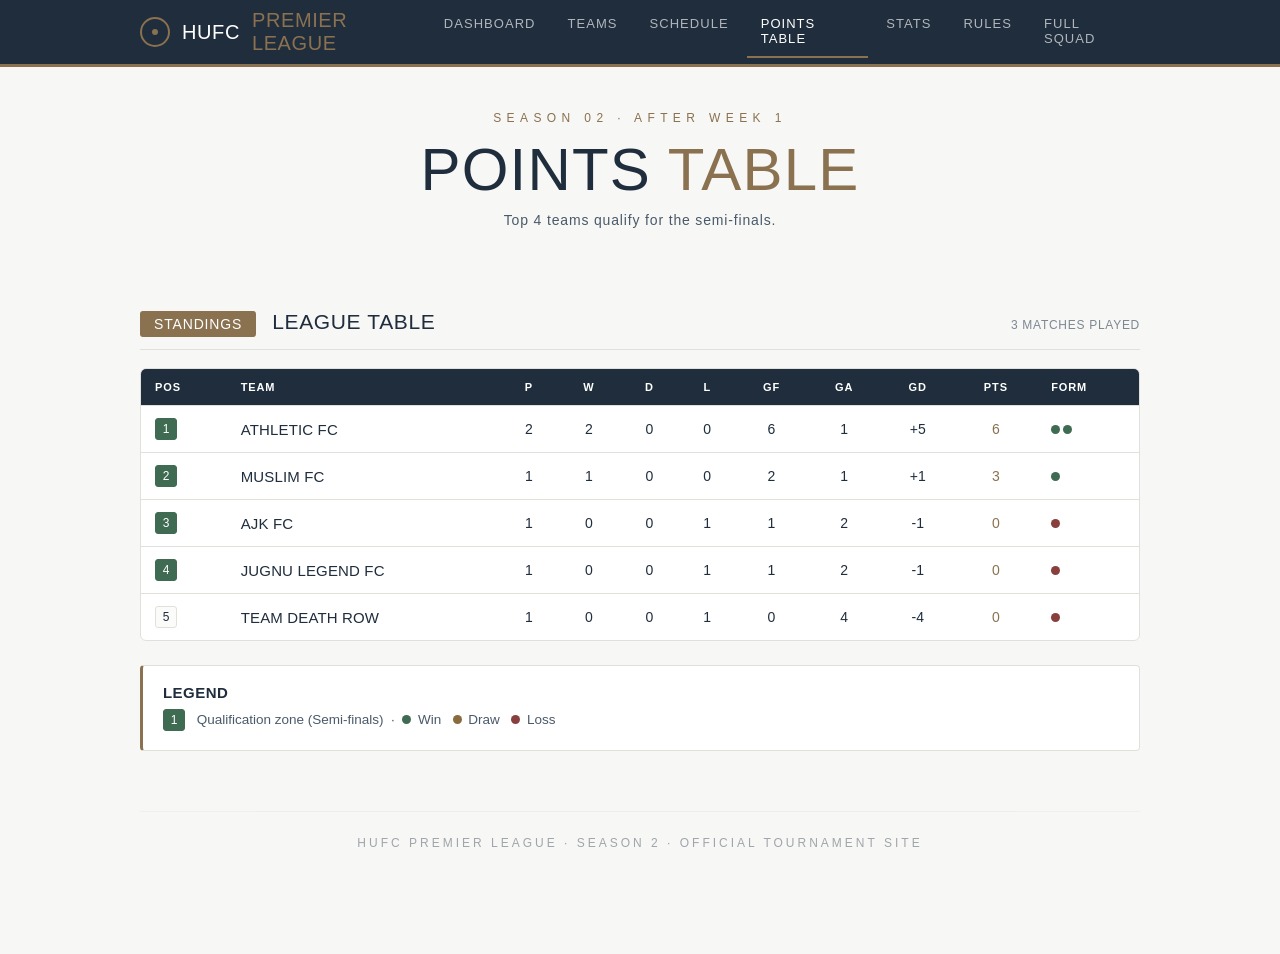
==== points-table.html @ 3e5221f2 "HUFC Premier League Season 2 site" ====
<!DOCTYPE html>
<html lang="en">
<head>
<meta charset="UTF-8">
<meta name="viewport" content="width=device-width, initial-scale=1.0">
<title>Points Table — HUFC Premier League</title>
<link rel="stylesheet" href="styles.css">
</head>
<body>

  <nav class="site-nav">
    <div class="nav-inner">
      <a href="index.html" class="nav-brand"><span class="crest"></span>HUFC <span>Premier League</span></a>
      <div class="nav-links">
        <a href="index.html">Dashboard</a>
        <a href="teams.html">Teams</a>
        <a href="schedule.html">Schedule</a>
        <a href="points-table.html" class="active">Points Table</a>
        <a href="stats.html">Stats</a>
        <a href="rules.html">Rules</a>
        <a href="squad.html">Full Squad</a>
      </div>
    </div>
  </nav>

  <div class="wrap">

    <div class="page-hero">
      <div class="eyebrow">Season 02 · After Week 1</div>
      <h1>Points <span>Table</span></h1>
      <div class="sub">Top 4 teams qualify for the semi-finals.</div>
    </div>

    <div class="section-header">
      <span class="section-tag">STANDINGS</span>
      <span class="section-title">League Table</span>
      <span class="section-note">3 Matches Played</span>
    </div>

    <div class="table-wrap">
      <table class="data-table">
        <tr>
          <th>Pos</th>
          <th>Team</th>
          <th class="num">P</th>
          <th class="num">W</th>
          <th class="num">D</th>
          <th class="num">L</th>
          <th class="num">GF</th>
          <th class="num">GA</th>
          <th class="num">GD</th>
          <th class="num">Pts</th>
          <th>Form</th>
        </tr>
        <tr class="team-row">
          <td><span class="pos-badge qualify">1</span></td>
          <td class="team-cell">Athletic FC</td>
          <td class="num">2</td><td class="num">2</td><td class="num">0</td><td class="num">0</td>
          <td class="num">6</td><td class="num">1</td><td class="num">+5</td>
          <td class="num pts-cell">6</td>
          <td><span class="form-dot w"></span><span class="form-dot w"></span></td>
        </tr>
        <tr class="team-row">
          <td><span class="pos-badge qualify">2</span></td>
          <td class="team-cell">Muslim FC</td>
          <td class="num">1</td><td class="num">1</td><td class="num">0</td><td class="num">0</td>
          <td class="num">2</td><td class="num">1</td><td class="num">+1</td>
          <td class="num pts-cell">3</td>
          <td><span class="form-dot w"></span></td>
        </tr>
        <tr class="team-row">
          <td><span class="pos-badge qualify">3</span></td>
          <td class="team-cell">AJK FC</td>
          <td class="num">1</td><td class="num">0</td><td class="num">0</td><td class="num">1</td>
          <td class="num">1</td><td class="num">2</td><td class="num">-1</td>
          <td class="num pts-cell">0</td>
          <td><span class="form-dot l"></span></td>
        </tr>
        <tr class="team-row">
          <td><span class="pos-badge qualify">4</span></td>
          <td class="team-cell">Jugnu Legend FC</td>
          <td class="num">1</td><td class="num">0</td><td class="num">0</td><td class="num">1</td>
          <td class="num">1</td><td class="num">2</td><td class="num">-1</td>
          <td class="num pts-cell">0</td>
          <td><span class="form-dot l"></span></td>
        </tr>
        <tr class="team-row">
          <td><span class="pos-badge">5</span></td>
          <td class="team-cell">Team Death Row</td>
          <td class="num">1</td><td class="num">0</td><td class="num">0</td><td class="num">1</td>
          <td class="num">0</td><td class="num">4</td><td class="num">-4</td>
          <td class="num pts-cell">0</td>
          <td><span class="form-dot l"></span></td>
        </tr>
      </table>
    </div>

    <div class="rule-item" style="margin-top:24px;">
      <h3>Legend</h3>
      <p><span class="pos-badge qualify" style="margin-right:8px;">1</span> Qualification zone (Semi-finals) &nbsp;·&nbsp; <span class="form-dot w"></span> Win &nbsp; <span class="form-dot d"></span> Draw &nbsp; <span class="form-dot l"></span> Loss</p>
    </div>

    <footer class="site-footer">HUFC Premier League · Season 2 · Official Tournament Site</footer>
  </div>

</body>
</html>
---- styles.css ----
/* =====================================================
   HUFC PREMIER LEAGUE — SHARED STYLESHEET
   Editorial matchday-programme system, extended from
   the original squad registry page.
   ===================================================== */

:root{
  --bg:#f7f7f5;
  --panel:#ffffff;
  --line:#e1e1dc;
  --navy:#1f2d3d;
  --navy-soft:#4a5a6a;
  --accent:#8a7150;
  --def-color:#3f6b8a;
  --mid-color:#8a6a3f;
  --fwd-color:#8a3f3f;
  --card-bg:#fbfbfa;
  --win:#3f6b52;
  --draw:#8a6a3f;
  --loss:#8a3f3f;
}

*{ box-sizing:border-box; margin:0; padding:0; }

html{ scroll-behavior:smooth; }

body{
  background:var(--bg);
  color:var(--navy);
  font-family:'Arial Narrow', Arial, sans-serif;
  min-height:100vh;
}

a{ color:inherit; text-decoration:none; }

.wrap{
  max-width:1040px;
  margin:0 auto;
  padding:0 20px 80px;
}

/* ============ TOP NAV ============ */
.site-nav{
  background:var(--navy);
  border-bottom:3px solid var(--accent);
}
.nav-inner{
  max-width:1040px;
  margin:0 auto;
  padding:0 20px;
  display:flex;
  align-items:center;
  justify-content:space-between;
  height:64px;
}
.nav-brand{
  display:flex;
  align-items:center;
  gap:12px;
  font-family:Impact, Haettenschweiler, 'Arial Narrow Bold', sans-serif;
  font-weight:400;
  font-size:20px;
  letter-spacing:0.03em;
  text-transform:uppercase;
  color:#fff;
}
.nav-brand .crest{
  width:30px; height:30px;
  border:2px solid var(--accent);
  border-radius:50%;
  display:flex; align-items:center; justify-content:center;
  flex-shrink:0;
}
.nav-brand .crest::after{
  content:"";
  width:6px; height:6px;
  background:var(--accent);
  border-radius:50%;
}
.nav-brand span{ color:var(--accent); }

.nav-links{
  display:flex;
  gap:4px;
  font-family:Arial, sans-serif;
  font-size:13px;
  letter-spacing:0.08em;
  text-transform:uppercase;
}
.nav-links a{
  color:rgba(255,255,255,0.65);
  padding:10px 14px;
  border-bottom:2px solid transparent;
  transition:color 0.15s ease, border-color 0.15s ease;
}
.nav-links a:hover{ color:#fff; }
.nav-links a.active{
  color:#fff;
  border-bottom-color:var(--accent);
}

@media (max-width:760px){
  .nav-inner{ flex-direction:column; height:auto; padding:14px 20px; gap:10px; }
  .nav-links{ flex-wrap:wrap; justify-content:center; gap:2px; }
  .nav-links a{ padding:6px 10px; font-size:12px; }
}

/* ============ PAGE HERO ============ */
.page-hero{
  text-align:center;
  padding:44px 20px 36px;
  position:relative;
}
.eyebrow{
  font-family:Arial, sans-serif;
  letter-spacing:0.45em;
  font-size:12px;
  color:var(--accent);
  text-transform:uppercase;
  margin-bottom:16px;
}
.page-hero h1{
  font-family:Impact, Haettenschweiler, 'Arial Narrow Bold', sans-serif;
  font-weight:400;
  font-size:clamp(34px, 7vw, 60px);
  letter-spacing:0.02em;
  line-height:0.95;
  text-transform:uppercase;
  color:var(--navy);
}
.page-hero h1 span{ color:var(--accent); }
.page-hero .sub{
  margin-top:14px;
  font-family:Arial, sans-serif;
  font-size:14px;
  letter-spacing:0.06em;
  color:var(--navy-soft);
  max-width:520px;
  margin-left:auto;
  margin-right:auto;
}

/* ============ SECTION HEADERS ============ */
.section-header{
  display:flex;
  align-items:baseline;
  gap:16px;
  margin:46px 0 18px;
  padding-bottom:12px;
  border-bottom:1px solid var(--line);
}
.section-tag{
  font-family:Impact, Haettenschweiler, 'Arial Narrow Bold', sans-serif;
  font-size:14px;
  letter-spacing:0.06em;
  padding:5px 14px;
  border-radius:3px;
  text-transform:uppercase;
  color:#fff;
  background:var(--accent);
}
.section-title{
  font-family:Arial, sans-serif;
  font-size:21px;
  letter-spacing:0.03em;
  text-transform:uppercase;
  color:var(--navy);
}
.section-note{
  margin-left:auto;
  font-family:Arial, sans-serif;
  font-size:12px;
  letter-spacing:0.06em;
  color:var(--navy-soft);
  opacity:0.7;
  text-transform:uppercase;
}

/* ============ SCOREBOARD STAT STRIP (dashboard) ============ */
.scoreboard{
  display:grid;
  grid-template-columns:repeat(auto-fit, minmax(150px,1fr));
  gap:1px;
  background:var(--line);
  border:1px solid var(--line);
  border-radius:6px;
  overflow:hidden;
  margin-top:10px;
}
.scoreboard .cell{
  background:var(--navy);
  color:#fff;
  padding:22px 16px;
  text-align:center;
}
.scoreboard .cell .num{
  font-family:Impact, Haettenschweiler, 'Arial Narrow Bold', sans-serif;
  font-size:38px;
  color:var(--accent);
  line-height:1;
}
.scoreboard .cell .lbl{
  margin-top:8px;
  font-family:Arial, sans-serif;
  font-size:11px;
  letter-spacing:0.14em;
  text-transform:uppercase;
  color:rgba(255,255,255,0.65);
}

/* ============ NAV CARDS (dashboard quick links) ============ */
.card-grid{
  display:grid;
  grid-template-columns:repeat(auto-fit, minmax(220px,1fr));
  gap:14px;
  margin-top:10px;
}
.nav-card{
  background:var(--card-bg);
  border:1px solid var(--line);
  border-left:3px solid var(--accent);
  border-radius:4px;
  padding:20px;
  display:block;
  transition:transform 0.15s ease, box-shadow 0.15s ease;
}
.nav-card:hover{
  transform:translateY(-2px);
  box-shadow:0 6px 18px rgba(31,45,61,0.08);
}
.nav-card .card-title{
  font-family:Impact, Haettenschweiler, 'Arial Narrow Bold', sans-serif;
  font-size:20px;
  text-transform:uppercase;
  color:var(--navy);
}
.nav-card .card-desc{
  margin-top:6px;
  font-family:Arial, sans-serif;
  font-size:13px;
  color:var(--navy-soft);
  line-height:1.5;
}
.nav-card .card-arrow{
  margin-top:12px;
  font-family:Arial, sans-serif;
  font-size:12px;
  letter-spacing:0.1em;
  text-transform:uppercase;
  color:var(--accent);
}

/* ============ TEAM CARDS ============ */
.team-grid{
  display:grid;
  grid-template-columns:repeat(auto-fit, minmax(280px,1fr));
  gap:18px;
  margin-top:10px;
}
.team-card{
  background:var(--panel);
  border:1px solid var(--line);
  border-radius:6px;
  overflow:hidden;
}
.team-card-head{
  display:flex;
  align-items:center;
  gap:14px;
  padding:18px 20px;
  background:var(--navy);
  color:#fff;
}
.team-crest{
  width:42px; height:42px;
  border-radius:50%;
  border:2px solid var(--accent);
  display:flex; align-items:center; justify-content:center;
  font-family:Impact, Haettenschweiler, 'Arial Narrow Bold', sans-serif;
  font-size:16px;
  color:var(--accent);
  flex-shrink:0;
}
.team-card-head .team-name{
  font-family:Impact, Haettenschweiler, 'Arial Narrow Bold', sans-serif;
  font-size:20px;
  text-transform:uppercase;
  letter-spacing:0.02em;
}
.team-card-head .team-meta{
  margin-left:auto;
  font-family:Arial, sans-serif;
  font-size:11px;
  letter-spacing:0.1em;
  color:rgba(255,255,255,0.6);
  text-transform:uppercase;
  text-align:right;
}
.team-players{
  padding:14px 20px 18px;
  display:flex;
  flex-wrap:wrap;
  gap:8px;
}
.team-players .p-chip{
  background:var(--card-bg);
  border:1px solid var(--line);
  border-radius:3px;
  padding:6px 10px;
  font-family:Arial, sans-serif;
  font-size:12px;
  letter-spacing:0.02em;
  text-transform:uppercase;
  color:var(--navy);
  display:flex;
  align-items:center;
  gap:6px;
}
.team-players .p-chip .pos-dot{
  width:6px; height:6px;
  border-radius:50%;
  flex-shrink:0;
}
.pos-dot.def{ background:var(--def-color); }
.pos-dot.mid{ background:var(--mid-color); }
.pos-dot.fwd{ background:var(--fwd-color); }
.pos-dot.gk{ background:var(--navy-soft); }

/* ============ TABLES (points / stats) ============ */
.table-wrap{
  overflow-x:auto;
  border:1px solid var(--line);
  border-radius:6px;
  background:var(--panel);
}
table.data-table{
  width:100%;
  border-collapse:collapse;
  font-family:Arial, sans-serif;
  min-width:560px;
}
table.data-table th{
  background:var(--navy);
  color:#fff;
  font-size:11px;
  letter-spacing:0.08em;
  text-transform:uppercase;
  padding:12px 14px;
  text-align:left;
  white-space:nowrap;
}
table.data-table th.num, table.data-table td.num{ text-align:center; }
table.data-table td{
  padding:12px 14px;
  border-top:1px solid var(--line);
  font-size:14px;
}
table.data-table tr.team-row td.team-cell{
  font-family:Impact, Haettenschweiler, 'Arial Narrow Bold', sans-serif;
  font-size:15px;
  letter-spacing:0.01em;
  text-transform:uppercase;
}
table.data-table tr:hover{ background:var(--card-bg); }
.pos-badge{
  display:inline-flex;
  align-items:center;
  justify-content:center;
  width:22px; height:22px;
  border-radius:3px;
  background:var(--card-bg);
  border:1px solid var(--line);
  font-family:Impact, Haettenschweiler, 'Arial Narrow Bold', sans-serif;
  font-size:12px;
}
.pos-badge.qualify{ background:var(--win); border-color:var(--win); color:#fff; }
.pts-cell{
  font-family:Impact, Haettenschweiler, 'Arial Narrow Bold', sans-serif;
  font-size:16px;
  color:var(--accent);
}
.form-dot{
  display:inline-block;
  width:9px; height:9px;
  border-radius:50%;
  margin-right:3px;
}
.form-dot.w{ background:var(--win); }
.form-dot.d{ background:var(--draw); }
.form-dot.l{ background:var(--loss); }

/* ============ STAT LEADER LIST ============ */
.leader-list{
  display:flex;
  flex-direction:column;
  border:1px solid var(--line);
  border-radius:6px;
  overflow:hidden;
  background:var(--panel);
}
.leader-row{
  display:flex;
  align-items:center;
  gap:16px;
  padding:14px 18px;
  border-top:1px solid var(--line);
}
.leader-row:first-child{ border-top:none; }
.leader-rank{
  font-family:Impact, Haettenschweiler, 'Arial Narrow Bold', sans-serif;
  font-size:22px;
  color:var(--accent);
  min-width:30px;
}
.leader-name{
  font-family:Arial, sans-serif;
  font-size:15px;
  text-transform:uppercase;
  letter-spacing:0.02em;
  color:var(--navy);
}
.leader-team{
  font-family:Arial, sans-serif;
  font-size:12px;
  color:var(--navy-soft);
  opacity:0.75;
}
.leader-value{
  margin-left:auto;
  font-family:Impact, Haettenschweiler, 'Arial Narrow Bold', sans-serif;
  font-size:22px;
  color:var(--navy);
}

/* ============ RULES ACCORDION-ISH LIST ============ */
.rules-block{
  margin-top:10px;
}
.rule-item{
  background:var(--panel);
  border:1px solid var(--line);
  border-left:3px solid var(--accent);
  border-radius:4px;
  padding:18px 20px;
  margin-bottom:12px;
}
.rule-item h3{
  font-family:Arial, sans-serif;
  font-size:15px;
  letter-spacing:0.03em;
  text-transform:uppercase;
  color:var(--navy);
  margin-bottom:8px;
}
.rule-item p, .rule-item li{
  font-family:Arial, sans-serif;
  font-size:13.5px;
  line-height:1.7;
  color:var(--navy-soft);
}
.rule-item ul{ padding-left:20px; margin-top:6px; }

/* ============ FOOTER ============ */
footer.site-footer{
  text-align:center;
  margin-top:60px;
  padding:24px 20px;
  border-top:1px solid var(--line);
  font-family:Arial, sans-serif;
  font-size:12px;
  letter-spacing:0.25em;
  text-transform:uppercase;
  color:var(--navy);
  opacity:0.4;
}

@media (max-width:560px){
  .section-header{ flex-wrap:wrap; }
  .section-note{ margin-left:0; }
}

/* ============ TEAM PHOTOS ============ */
.team-photo{ width:100%; aspect-ratio:4/3; object-fit:cover; object-position:center 30%; display:block; border-bottom:3px solid var(--accent); }
.team-photo.placeholder{ display:flex; align-items:center; justify-content:center; background:var(--card-bg); color:var(--navy-soft); opacity:.7; font-family:Arial,sans-serif; font-size:12px; letter-spacing:.15em; text-transform:uppercase; }

/* ============ TITLE BANNER ============ */
.title-banner{ margin:0 0 10px; border:1px solid var(--line); border-top:3px solid var(--accent); border-radius:6px; overflow:hidden; background:var(--panel); }
.title-banner img{ width:100%; display:block; aspect-ratio:16/9; object-fit:cover; object-position:center 55%; }
.title-banner .cap{ padding:10px 16px; font-family:Arial,sans-serif; font-size:12px; letter-spacing:.2em; text-transform:uppercase; color:var(--navy-soft); text-align:center; }

/* ============ SCHEDULE ============ */
.badge{ display:inline-block; padding:3px 9px; border-radius:3px; font-family:Arial,sans-serif; font-size:11px; letter-spacing:.08em; text-transform:uppercase; background:var(--card-bg); border:1px solid var(--line); color:var(--navy-soft); white-space:nowrap; }
.badge.eve{ color:var(--mid-color); border-color:var(--mid-color); }
.badge.mor{ color:var(--def-color); border-color:var(--def-color); }
.badge.done{ background:var(--win); border-color:var(--win); color:#fff; }
.sched-note{ margin-top:12px; font-family:Arial,sans-serif; font-size:12px; color:var(--navy-soft); line-height:1.6; }
.po-grid{ display:grid; grid-template-columns:repeat(auto-fit,minmax(300px,1fr)); gap:14px; margin-top:10px; }
.po-card{ background:var(--panel); border:1px solid var(--line); border-left:3px solid var(--accent); border-radius:4px; padding:18px 20px; }
.po-card.final{ background:var(--navy); border-color:var(--accent); color:#fff; text-align:center; margin-top:14px; }
.po-head{ display:flex; justify-content:space-between; align-items:center; gap:10px; margin-bottom:10px; }
.po-title{ font-family:Impact,Haettenschweiler,'Arial Narrow Bold',sans-serif; font-size:17px; text-transform:uppercase; color:var(--accent); }
.po-match{ font-family:Arial,sans-serif; font-size:16px; text-transform:uppercase; letter-spacing:.02em; margin-bottom:10px; }
.po-line{ font-family:Arial,sans-serif; font-size:13px; line-height:1.9; color:var(--navy-soft); }
.po-line b{ color:var(--navy); display:inline-block; min-width:52px; }
.po-card.final .po-line{ color:rgba(255,255,255,.7); }
.po-card.final .po-match{ font-size:20px; }
.po-arrow{ text-align:center; color:var(--accent); margin:10px 0 0; font-size:18px; }
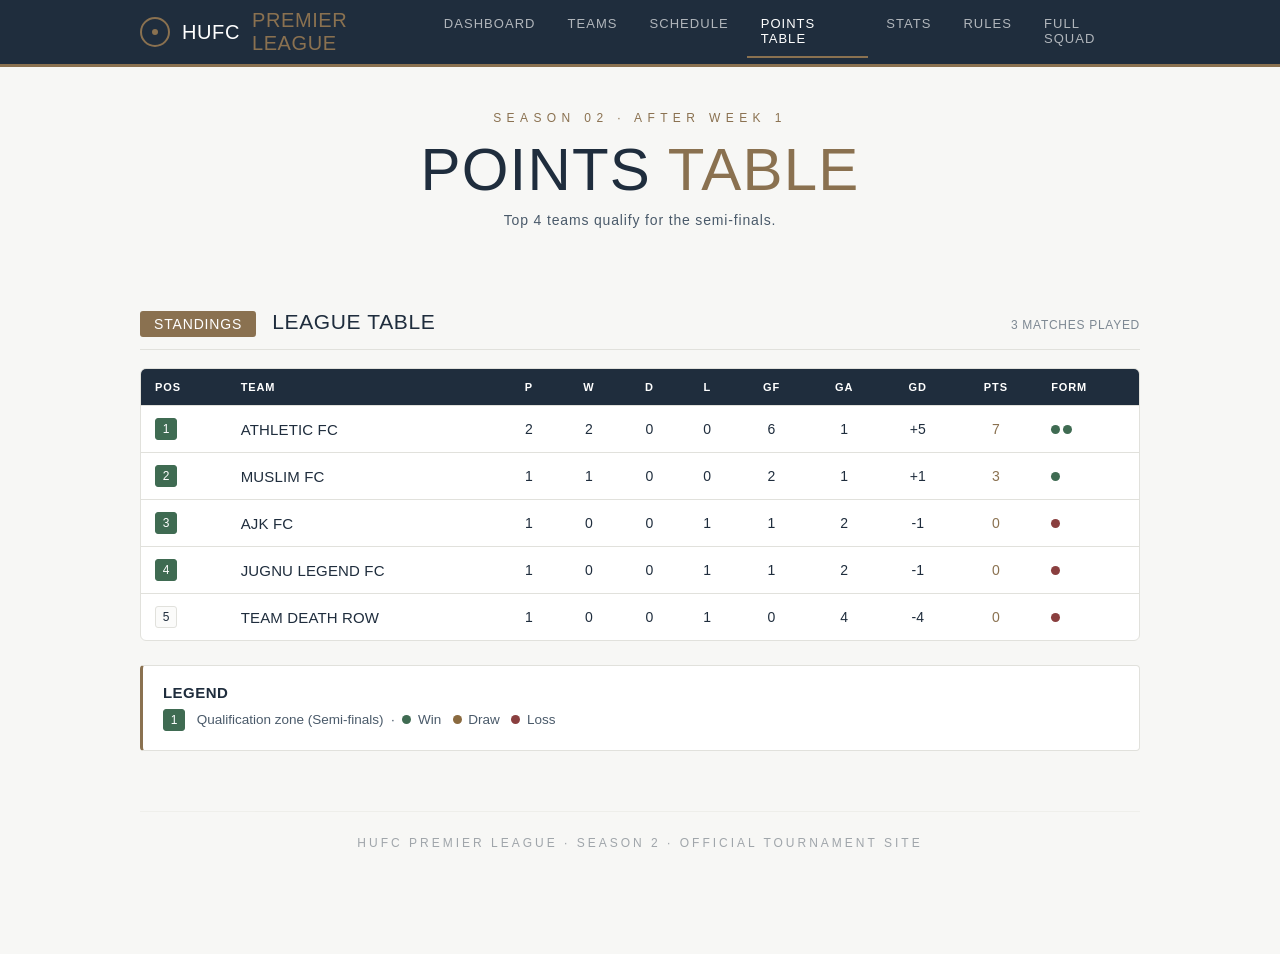
==== commit 4c2532d8: "Update points-table.html" ====
--- a/points-table.html
+++ b/points-table.html
@@ -57,7 +57,7 @@
           <td class="team-cell">Athletic FC</td>
           <td class="num">2</td><td class="num">2</td><td class="num">0</td><td class="num">0</td>
           <td class="num">6</td><td class="num">1</td><td class="num">+5</td>
-          <td class="num pts-cell">6</td>
+          <td class="num pts-cell">7</td>
           <td><span class="form-dot w"></span><span class="form-dot w"></span></td>
         </tr>
         <tr class="team-row">
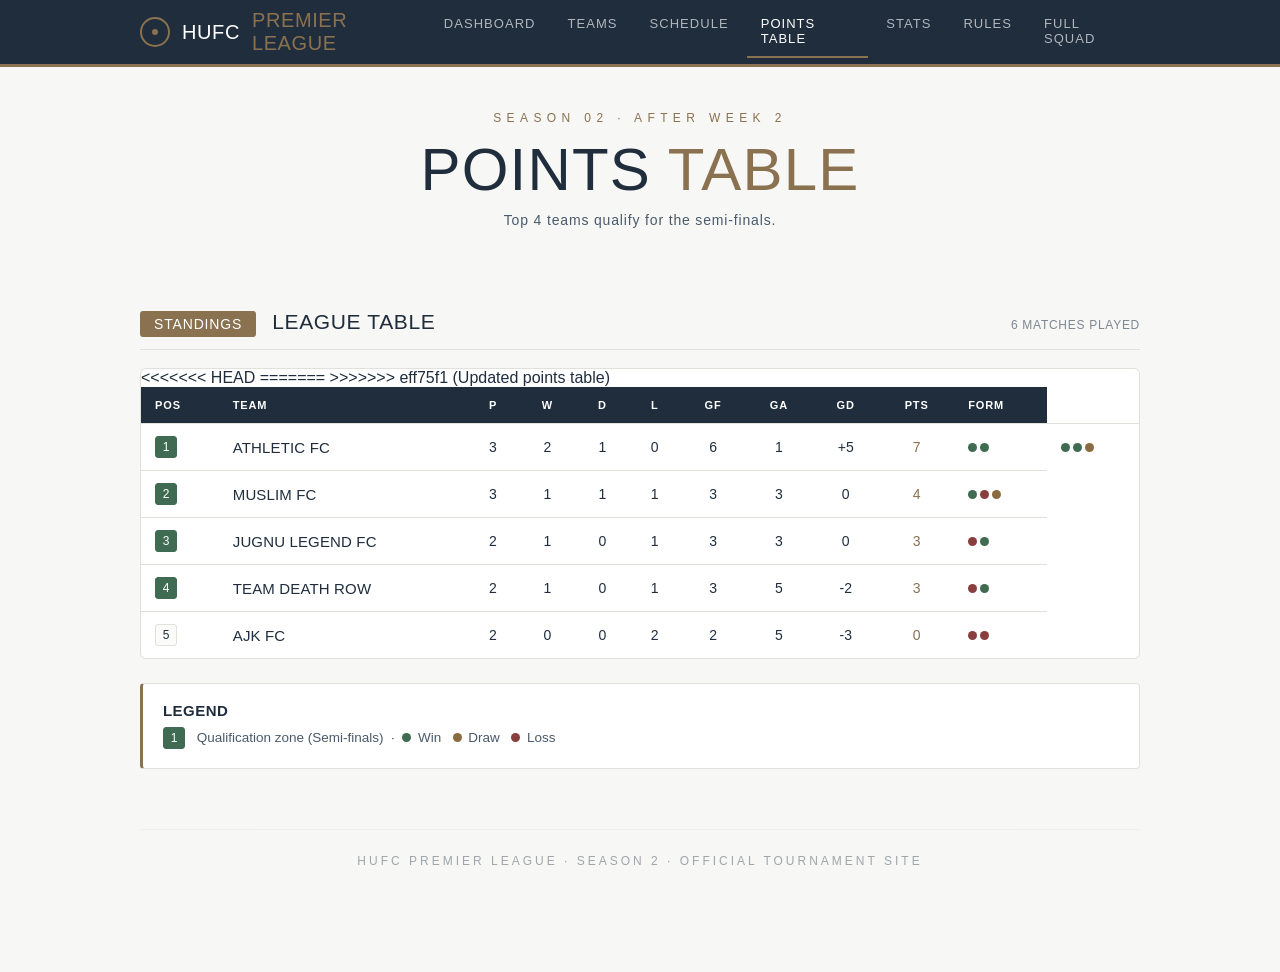
==== commit 84e98f67: "Updated points table" ====
--- a/points-table.html
+++ b/points-table.html
@@ -26,7 +26,7 @@
   <div class="wrap">
 
     <div class="page-hero">
-      <div class="eyebrow">Season 02 · After Week 1</div>
+      <div class="eyebrow">Season 02 · After Week 2</div>
       <h1>Points <span>Table</span></h1>
       <div class="sub">Top 4 teams qualify for the semi-finals.</div>
     </div>
@@ -34,7 +34,7 @@
     <div class="section-header">
       <span class="section-tag">STANDINGS</span>
       <span class="section-title">League Table</span>
-      <span class="section-note">3 Matches Played</span>
+      <span class="section-note">6 Matches Played</span>
     </div>
 
     <div class="table-wrap">
@@ -55,42 +55,46 @@
         <tr class="team-row">
           <td><span class="pos-badge qualify">1</span></td>
           <td class="team-cell">Athletic FC</td>
-          <td class="num">2</td><td class="num">2</td><td class="num">0</td><td class="num">0</td>
+          <td class="num">3</td><td class="num">2</td><td class="num">1</td><td class="num">0</td>
           <td class="num">6</td><td class="num">1</td><td class="num">+5</td>
           <td class="num pts-cell">7</td>
+<<<<<<< HEAD
           <td><span class="form-dot w"></span><span class="form-dot w"></span></td>
+=======
+          <td><span class="form-dot w"></span><span class="form-dot w"></span><span class="form-dot d"></span></td>
+>>>>>>> eff75f1 (Updated points table)
         </tr>
         <tr class="team-row">
           <td><span class="pos-badge qualify">2</span></td>
           <td class="team-cell">Muslim FC</td>
-          <td class="num">1</td><td class="num">1</td><td class="num">0</td><td class="num">0</td>
-          <td class="num">2</td><td class="num">1</td><td class="num">+1</td>
-          <td class="num pts-cell">3</td>
-          <td><span class="form-dot w"></span></td>
+          <td class="num">3</td><td class="num">1</td><td class="num">1</td><td class="num">1</td>
+          <td class="num">3</td><td class="num">3</td><td class="num">0</td>
+          <td class="num pts-cell">4</td>
+          <td><span class="form-dot w"></span><span class="form-dot l"></span><span class="form-dot d"></span></td>
         </tr>
         <tr class="team-row">
           <td><span class="pos-badge qualify">3</span></td>
-          <td class="team-cell">AJK FC</td>
-          <td class="num">1</td><td class="num">0</td><td class="num">0</td><td class="num">1</td>
-          <td class="num">1</td><td class="num">2</td><td class="num">-1</td>
-          <td class="num pts-cell">0</td>
-          <td><span class="form-dot l"></span></td>
+          <td class="team-cell">Jugnu Legend FC</td>
+          <td class="num">2</td><td class="num">1</td><td class="num">0</td><td class="num">1</td>
+          <td class="num">3</td><td class="num">3</td><td class="num">0</td>
+          <td class="num pts-cell">3</td>
+          <td><span class="form-dot l"></span><span class="form-dot w"></span></td>
         </tr>
         <tr class="team-row">
           <td><span class="pos-badge qualify">4</span></td>
-          <td class="team-cell">Jugnu Legend FC</td>
-          <td class="num">1</td><td class="num">0</td><td class="num">0</td><td class="num">1</td>
-          <td class="num">1</td><td class="num">2</td><td class="num">-1</td>
-          <td class="num pts-cell">0</td>
-          <td><span class="form-dot l"></span></td>
+          <td class="team-cell">Team Death Row</td>
+          <td class="num">2</td><td class="num">1</td><td class="num">0</td><td class="num">1</td>
+          <td class="num">3</td><td class="num">5</td><td class="num">-2</td>
+          <td class="num pts-cell">3</td>
+          <td><span class="form-dot l"></span><span class="form-dot w"></span></td>
         </tr>
         <tr class="team-row">
           <td><span class="pos-badge">5</span></td>
-          <td class="team-cell">Team Death Row</td>
-          <td class="num">1</td><td class="num">0</td><td class="num">0</td><td class="num">1</td>
-          <td class="num">0</td><td class="num">4</td><td class="num">-4</td>
+          <td class="team-cell">AJK FC</td>
+          <td class="num">2</td><td class="num">0</td><td class="num">0</td><td class="num">2</td>
+          <td class="num">2</td><td class="num">5</td><td class="num">-3</td>
           <td class="num pts-cell">0</td>
-          <td><span class="form-dot l"></span></td>
+          <td><span class="form-dot l"></span><span class="form-dot l"></span></td>
         </tr>
       </table>
     </div>
@@ -104,4 +108,4 @@
   </div>
 
 </body>
-</html>
+</html>
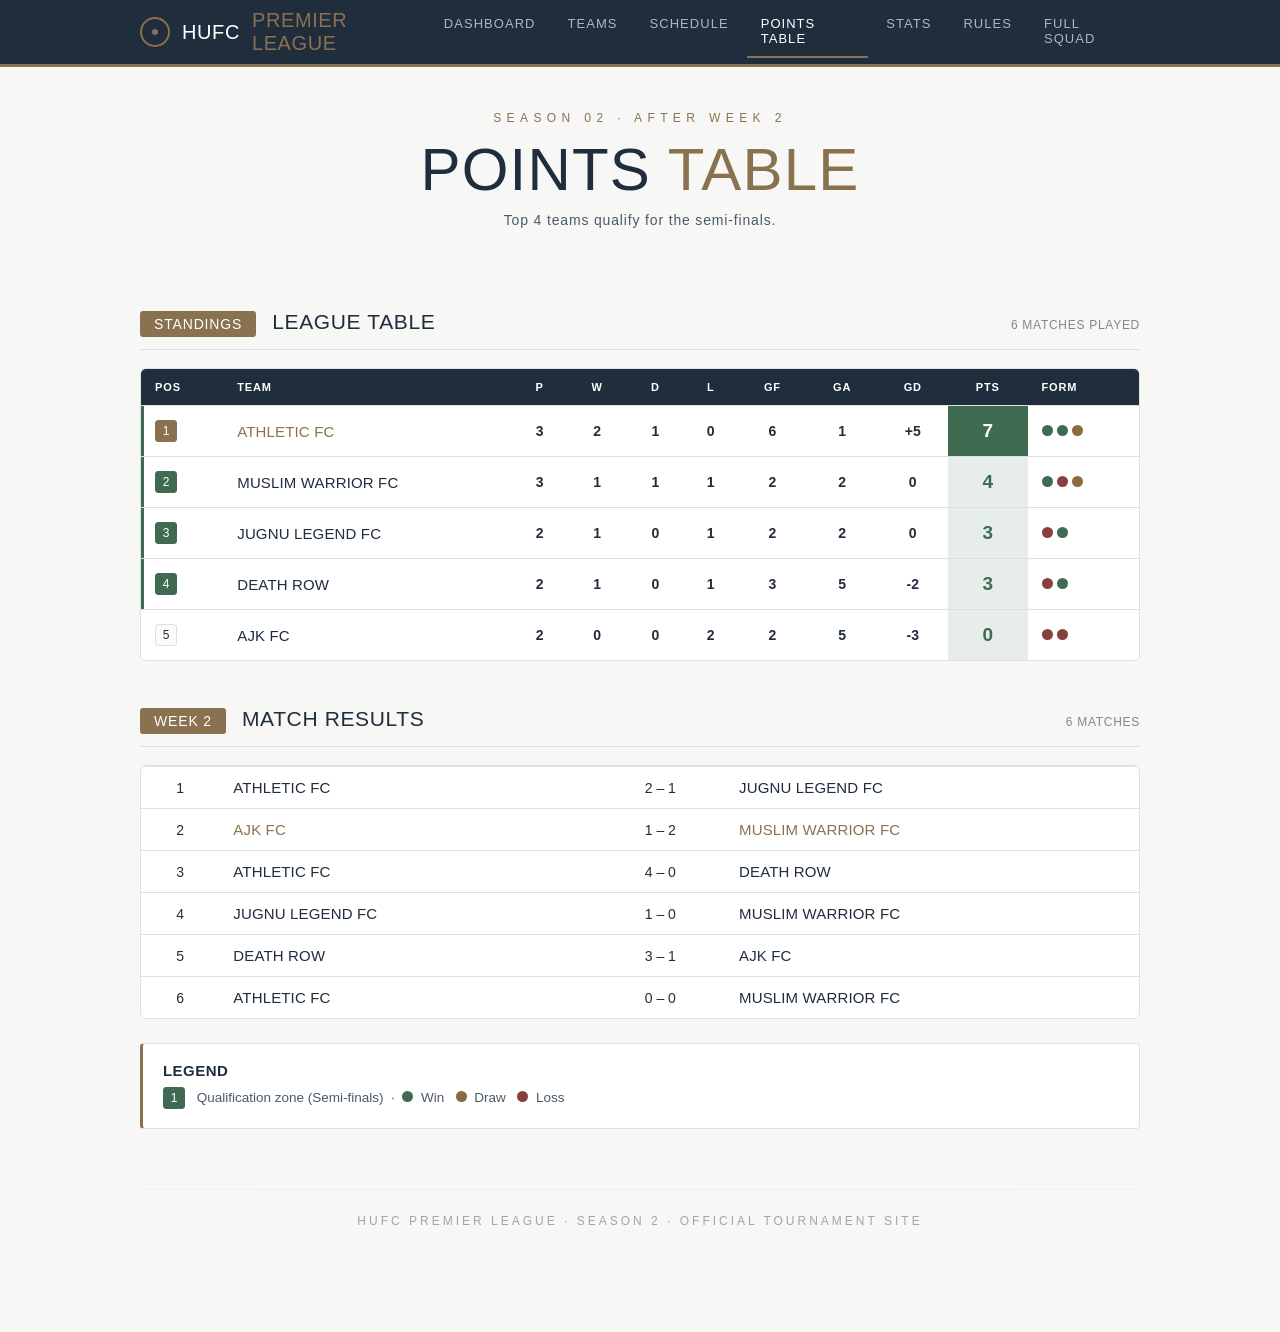
==== commit 886a2e2e: "Fix points table and update dashboard" ====
--- a/points-table.html
+++ b/points-table.html
@@ -58,17 +58,13 @@
           <td class="num">3</td><td class="num">2</td><td class="num">1</td><td class="num">0</td>
           <td class="num">6</td><td class="num">1</td><td class="num">+5</td>
           <td class="num pts-cell">7</td>
-<<<<<<< HEAD
-          <td><span class="form-dot w"></span><span class="form-dot w"></span></td>
-=======
           <td><span class="form-dot w"></span><span class="form-dot w"></span><span class="form-dot d"></span></td>
->>>>>>> eff75f1 (Updated points table)
         </tr>
         <tr class="team-row">
           <td><span class="pos-badge qualify">2</span></td>
-          <td class="team-cell">Muslim FC</td>
+          <td class="team-cell">Muslim Warrior FC</td>
           <td class="num">3</td><td class="num">1</td><td class="num">1</td><td class="num">1</td>
-          <td class="num">3</td><td class="num">3</td><td class="num">0</td>
+          <td class="num">2</td><td class="num">2</td><td class="num">0</td>
           <td class="num pts-cell">4</td>
           <td><span class="form-dot w"></span><span class="form-dot l"></span><span class="form-dot d"></span></td>
         </tr>
@@ -76,13 +72,13 @@
           <td><span class="pos-badge qualify">3</span></td>
           <td class="team-cell">Jugnu Legend FC</td>
           <td class="num">2</td><td class="num">1</td><td class="num">0</td><td class="num">1</td>
-          <td class="num">3</td><td class="num">3</td><td class="num">0</td>
+          <td class="num">2</td><td class="num">2</td><td class="num">0</td>
           <td class="num pts-cell">3</td>
           <td><span class="form-dot l"></span><span class="form-dot w"></span></td>
         </tr>
         <tr class="team-row">
           <td><span class="pos-badge qualify">4</span></td>
-          <td class="team-cell">Team Death Row</td>
+          <td class="team-cell">Death Row</td>
           <td class="num">2</td><td class="num">1</td><td class="num">0</td><td class="num">1</td>
           <td class="num">3</td><td class="num">5</td><td class="num">-2</td>
           <td class="num pts-cell">3</td>
@@ -99,6 +95,22 @@
       </table>
     </div>
 
+    <div class="section-header">
+      <span class="section-tag">WEEK 2</span>
+      <span class="section-title">Match Results</span>
+      <span class="section-note">6 Matches</span>
+    </div>
+    <div class="table-wrap">
+      <table class="data-table">
+        <tr class="team-row"><td class="num">1</td><td class="team-cell">Athletic FC</td><td class="num">2 – 1</td><td class="team-cell">Jugnu Legend FC</td></tr>
+        <tr class="team-row"><td class="num">2</td><td class="team-cell">AJK FC</td><td class="num">1 – 2</td><td class="team-cell">Muslim Warrior FC</td></tr>
+        <tr class="team-row"><td class="num">3</td><td class="team-cell">Athletic FC</td><td class="num">4 – 0</td><td class="team-cell">Death Row</td></tr>
+        <tr class="team-row"><td class="num">4</td><td class="team-cell">Jugnu Legend FC</td><td class="num">1 – 0</td><td class="team-cell">Muslim Warrior FC</td></tr>
+        <tr class="team-row"><td class="num">5</td><td class="team-cell">Death Row</td><td class="num">3 – 1</td><td class="team-cell">AJK FC</td></tr>
+        <tr class="team-row"><td class="num">6</td><td class="team-cell">Athletic FC</td><td class="num">0 – 0</td><td class="team-cell">Muslim Warrior FC</td></tr>
+      </table>
+    </div>
+
     <div class="rule-item" style="margin-top:24px;">
       <h3>Legend</h3>
       <p><span class="pos-badge qualify" style="margin-right:8px;">1</span> Qualification zone (Semi-finals) &nbsp;·&nbsp; <span class="form-dot w"></span> Win &nbsp; <span class="form-dot d"></span> Draw &nbsp; <span class="form-dot l"></span> Loss</p>
--- a/styles.css
+++ b/styles.css
@@ -505,3 +505,30 @@
 .po-card.final .po-line{ color:rgba(255,255,255,.7); }
 .po-card.final .po-match{ font-size:20px; }
 .po-arrow{ text-align:center; color:var(--accent); margin:10px 0 0; font-size:18px; }
+
+/* ============ POINTS TABLE POLISH ============ */
+/* qualification rows get a green edge, leader gets gold */
+table.data-table tr:has(.pos-badge.qualify) td:first-child{ box-shadow:inset 3px 0 0 var(--win); }
+table.data-table tr:nth-child(2) .pos-badge.qualify{ background:var(--accent); border-color:var(--accent); }
+table.data-table tr:nth-child(2) td.team-cell{ color:var(--accent); }
+
+/* points column as a highlighted block */
+table.data-table td.pts-cell{
+  background:rgba(63,107,82,.12);
+  color:var(--win);
+  font-size:19px;
+}
+table.data-table tr:nth-child(2) td.pts-cell{ background:var(--win); color:#fff; }
+
+/* clearer numbers + form dots */
+table.data-table:has(.pos-badge) td.num{ font-weight:700; }
+table.data-table:has(.pos-badge) td{ padding-top:14px; padding-bottom:14px; }
+.form-dot{ width:11px; height:11px; margin-right:4px; }
+
+/* mobile: keep Pos + Team visible while scrolling sideways */
+table.data-table:has(.pos-badge) th:nth-child(2),
+table.data-table:has(.pos-badge) td:nth-child(2){
+  position:sticky; left:0; z-index:1; background:var(--panel);
+}
+table.data-table:has(.pos-badge) th:nth-child(2){ background:var(--navy); }
+table.data-table:has(.pos-badge) tr:hover td:nth-child(2){ background:var(--card-bg); }
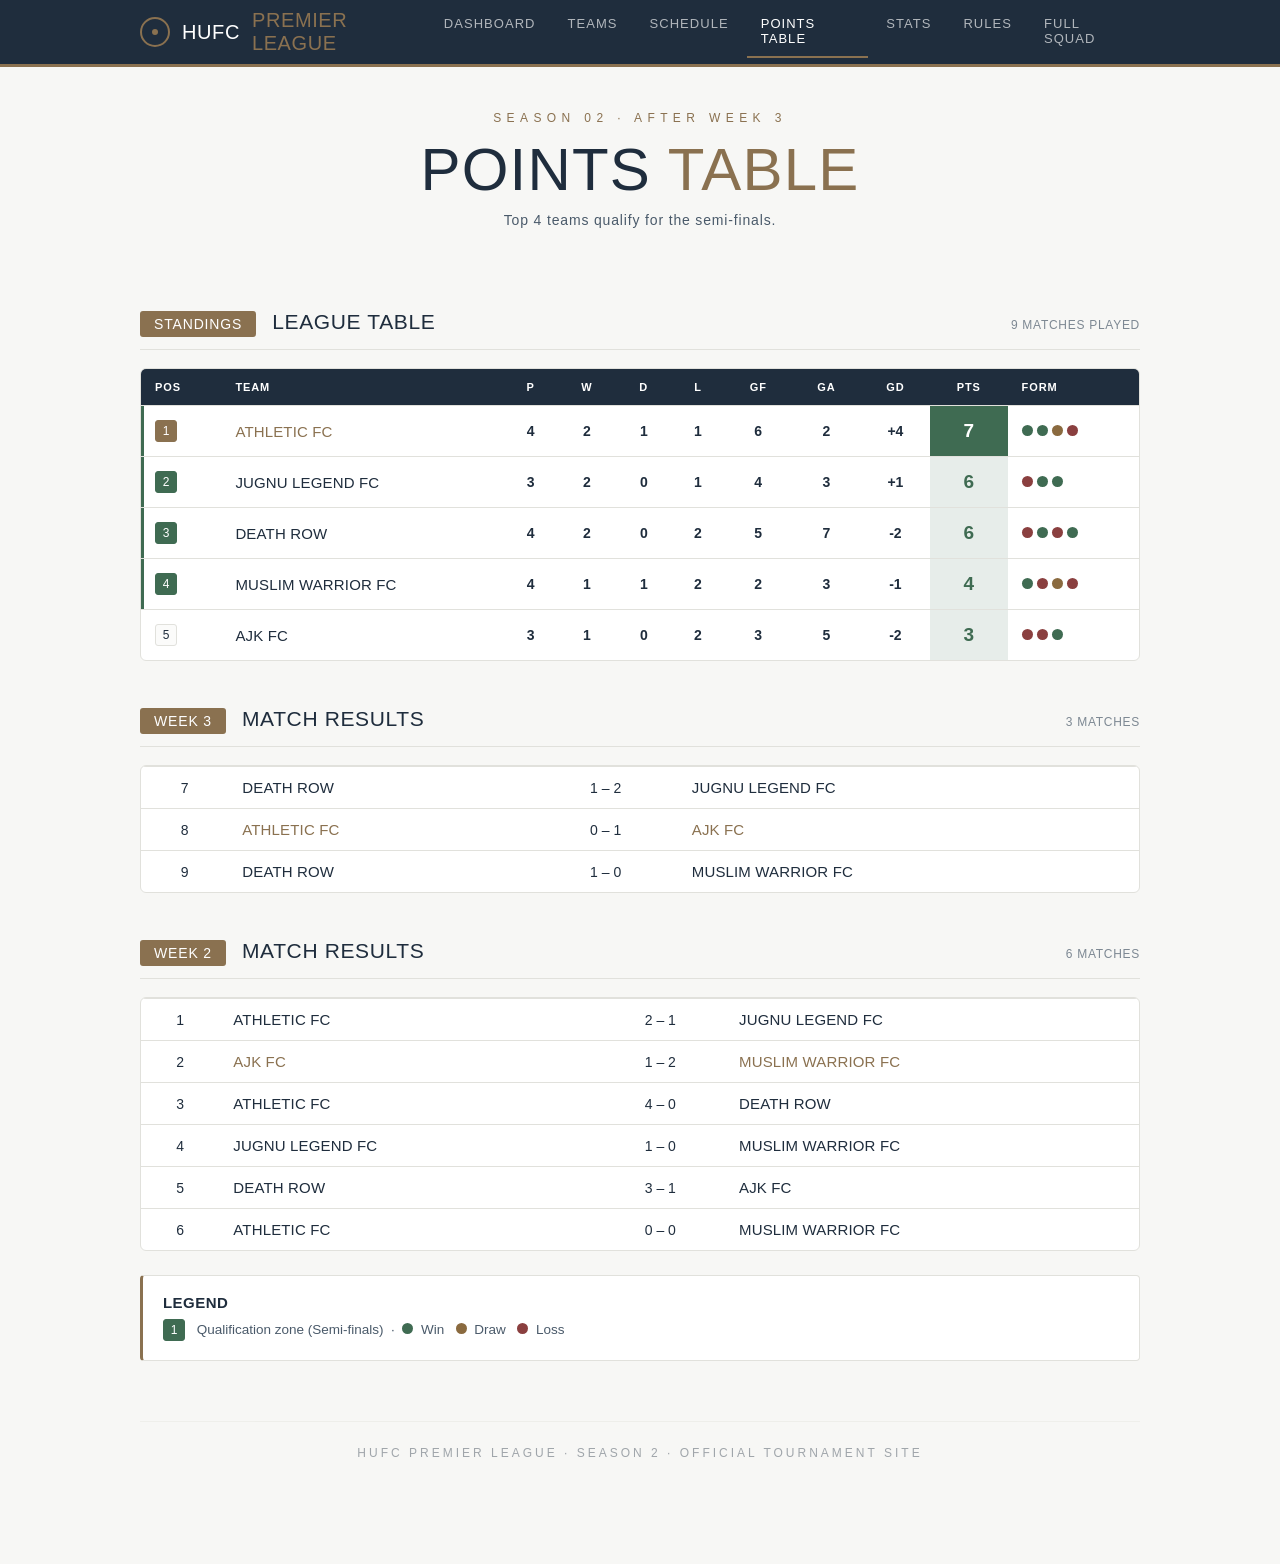
==== commit e512cf15: "Update points table after week 3" ====
--- a/points-table.html
+++ b/points-table.html
@@ -26,7 +26,7 @@
   <div class="wrap">
 
     <div class="page-hero">
-      <div class="eyebrow">Season 02 · After Week 2</div>
+      <div class="eyebrow">Season 02 · After Week 3</div>
       <h1>Points <span>Table</span></h1>
       <div class="sub">Top 4 teams qualify for the semi-finals.</div>
     </div>
@@ -34,7 +34,7 @@
     <div class="section-header">
       <span class="section-tag">STANDINGS</span>
       <span class="section-title">League Table</span>
-      <span class="section-note">6 Matches Played</span>
+      <span class="section-note">9 Matches Played</span>
     </div>
 
     <div class="table-wrap">
@@ -55,43 +55,56 @@
         <tr class="team-row">
           <td><span class="pos-badge qualify">1</span></td>
           <td class="team-cell">Athletic FC</td>
-          <td class="num">3</td><td class="num">2</td><td class="num">1</td><td class="num">0</td>
-          <td class="num">6</td><td class="num">1</td><td class="num">+5</td>
+          <td class="num">4</td><td class="num">2</td><td class="num">1</td><td class="num">1</td>
+          <td class="num">6</td><td class="num">2</td><td class="num">+4</td>
           <td class="num pts-cell">7</td>
-          <td><span class="form-dot w"></span><span class="form-dot w"></span><span class="form-dot d"></span></td>
+          <td><span class="form-dot w"></span><span class="form-dot w"></span><span class="form-dot d"></span><span class="form-dot l"></span></td>
         </tr>
         <tr class="team-row">
           <td><span class="pos-badge qualify">2</span></td>
-          <td class="team-cell">Muslim Warrior FC</td>
-          <td class="num">3</td><td class="num">1</td><td class="num">1</td><td class="num">1</td>
-          <td class="num">2</td><td class="num">2</td><td class="num">0</td>
-          <td class="num pts-cell">4</td>
-          <td><span class="form-dot w"></span><span class="form-dot l"></span><span class="form-dot d"></span></td>
+          <td class="team-cell">Jugnu Legend FC</td>
+          <td class="num">3</td><td class="num">2</td><td class="num">0</td><td class="num">1</td>
+          <td class="num">4</td><td class="num">3</td><td class="num">+1</td>
+          <td class="num pts-cell">6</td>
+          <td><span class="form-dot l"></span><span class="form-dot w"></span><span class="form-dot w"></span></td>
         </tr>
         <tr class="team-row">
           <td><span class="pos-badge qualify">3</span></td>
-          <td class="team-cell">Jugnu Legend FC</td>
-          <td class="num">2</td><td class="num">1</td><td class="num">0</td><td class="num">1</td>
-          <td class="num">2</td><td class="num">2</td><td class="num">0</td>
-          <td class="num pts-cell">3</td>
-          <td><span class="form-dot l"></span><span class="form-dot w"></span></td>
+          <td class="team-cell">Death Row</td>
+          <td class="num">4</td><td class="num">2</td><td class="num">0</td><td class="num">2</td>
+          <td class="num">5</td><td class="num">7</td><td class="num">-2</td>
+          <td class="num pts-cell">6</td>
+          <td><span class="form-dot l"></span><span class="form-dot w"></span><span class="form-dot l"></span><span class="form-dot w"></span></td>
         </tr>
         <tr class="team-row">
           <td><span class="pos-badge qualify">4</span></td>
-          <td class="team-cell">Death Row</td>
-          <td class="num">2</td><td class="num">1</td><td class="num">0</td><td class="num">1</td>
-          <td class="num">3</td><td class="num">5</td><td class="num">-2</td>
-          <td class="num pts-cell">3</td>
-          <td><span class="form-dot l"></span><span class="form-dot w"></span></td>
+          <td class="team-cell">Muslim Warrior FC</td>
+          <td class="num">4</td><td class="num">1</td><td class="num">1</td><td class="num">2</td>
+          <td class="num">2</td><td class="num">3</td><td class="num">-1</td>
+          <td class="num pts-cell">4</td>
+          <td><span class="form-dot w"></span><span class="form-dot l"></span><span class="form-dot d"></span><span class="form-dot l"></span></td>
         </tr>
         <tr class="team-row">
           <td><span class="pos-badge">5</span></td>
           <td class="team-cell">AJK FC</td>
-          <td class="num">2</td><td class="num">0</td><td class="num">0</td><td class="num">2</td>
-          <td class="num">2</td><td class="num">5</td><td class="num">-3</td>
-          <td class="num pts-cell">0</td>
-          <td><span class="form-dot l"></span><span class="form-dot l"></span></td>
+          <td class="num">3</td><td class="num">1</td><td class="num">0</td><td class="num">2</td>
+          <td class="num">3</td><td class="num">5</td><td class="num">-2</td>
+          <td class="num pts-cell">3</td>
+          <td><span class="form-dot l"></span><span class="form-dot l"></span><span class="form-dot w"></span></td>
         </tr>
+      </table>
+    </div>
+
+    <div class="section-header">
+      <span class="section-tag">WEEK 3</span>
+      <span class="section-title">Match Results</span>
+      <span class="section-note">3 Matches</span>
+    </div>
+    <div class="table-wrap">
+      <table class="data-table">
+        <tr class="team-row"><td class="num">7</td><td class="team-cell">Death Row</td><td class="num">1 – 2</td><td class="team-cell">Jugnu Legend FC</td></tr>
+        <tr class="team-row"><td class="num">8</td><td class="team-cell">Athletic FC</td><td class="num">0 – 1</td><td class="team-cell">AJK FC</td></tr>
+        <tr class="team-row"><td class="num">9</td><td class="team-cell">Death Row</td><td class="num">1 – 0</td><td class="team-cell">Muslim Warrior FC</td></tr>
       </table>
     </div>
 
